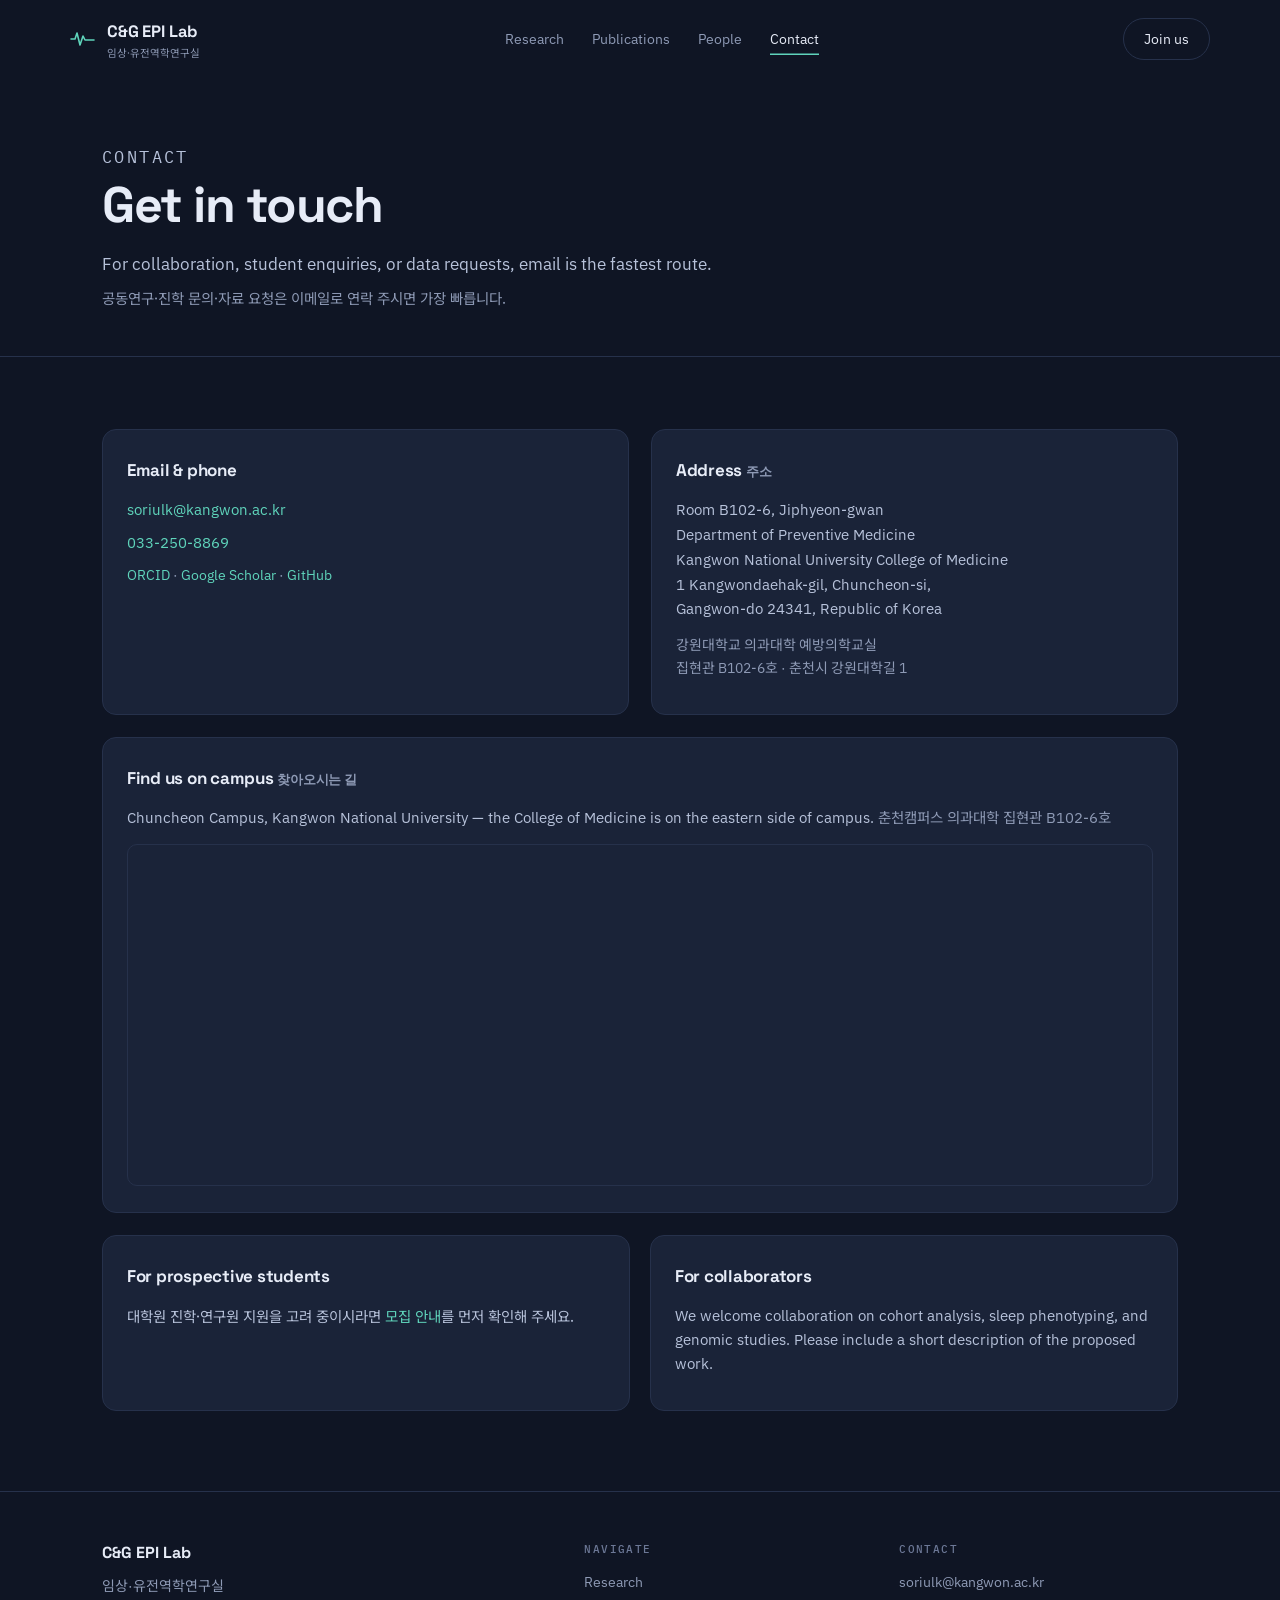
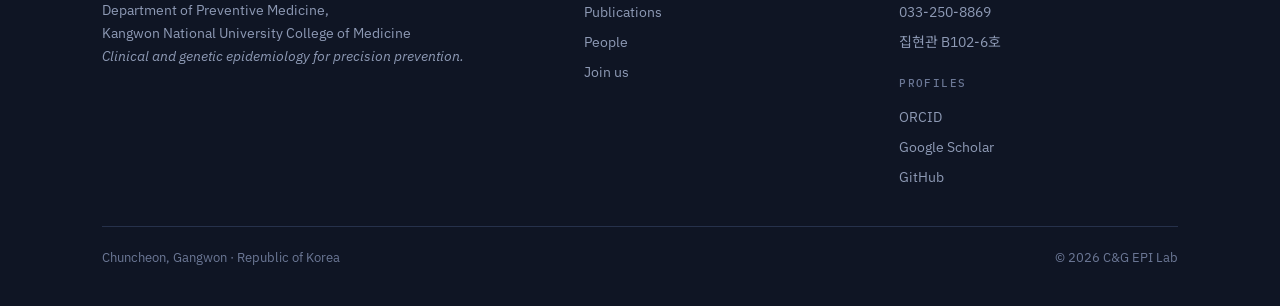
==== contact.html @ b5e73cf6 "Add files via upload" ====
<!doctype html>
<html lang="en">
<head>
<meta charset="utf-8">
<meta name="viewport" content="width=device-width, initial-scale=1">
<title>Contact — C&amp;G EPI Lab</title>
<meta name="description" content="Contact the Clinical & Genetic Epidemiology Lab, Department of Preventive Medicine, Kangwon National University College of Medicine, Chuncheon, Korea.">
<link rel="preconnect" href="https://fonts.googleapis.com">
<link rel="preconnect" href="https://fonts.gstatic.com" crossorigin>
<link href="https://fonts.googleapis.com/css2?family=Space+Grotesk:wght@400;500;700&family=IBM+Plex+Sans:wght@400;500;600&family=IBM+Plex+Mono:wght@400;500&family=Noto+Sans+KR:wght@300;400;500;700&display=swap" rel="stylesheet">
<link rel="stylesheet" href="assets/style.css">
</head>
<body>
<a class="skip" href="#main">Skip to content</a>

<header class="nav">
  <div class="wrap nav-in">
    <a class="brand" href="index.html">
      <svg width="26" height="18" viewBox="0 0 26 18" aria-hidden="true">
        <path d="M1 9h4l2-6 3 12 3-9 2 4h9" fill="none" stroke="#5fd4bb" stroke-width="1.6" stroke-linecap="round" stroke-linejoin="round"/>
      </svg>
      <span>C&amp;G EPI Lab<small lang="ko">임상·유전역학연구실</small></span>
    </a>
    <nav class="menu" aria-label="Main">
      <a href="research.html">Research</a>
      <a href="publications.html">Publications</a>
      <a href="people.html">People</a>
      <a href="contact.html" aria-current="page">Contact</a>
    </nav>
    <a class="nav-cta" href="join.html">Join us</a>
    <button class="burger" aria-label="Open menu" aria-expanded="false"><span></span><span></span><span></span></button>
  </div>
</header>

<main id="main">

  <section class="phead">
    <div class="wrap">
      <p class="eyebrow">Contact</p>
      <h1>Get in touch</h1>
      <p>For collaboration, student enquiries, or data requests, email is the fastest route.</p>
      <p class="ko" lang="ko">공동연구·진학 문의·자료 요청은 이메일로 연락 주시면 가장 빠릅니다.</p>
    </div>
  </section>

  <section class="section">
    <div class="wrap">
      <div class="contact-grid">
        <div class="cbox">
          <h3>Email &amp; phone</h3>
          <p><a href="mailto:soriulk@kangwon.ac.kr">soriulk@kangwon.ac.kr</a></p>
          <p><a href="tel:+820332508869">033-250-8869</a></p>
          <p style="font-size:14px;color:var(--dim)">
            <a href="https://orcid.org/0000-0002-6161-1636" target="_blank" rel="noopener">ORCID</a> ·
            <a href="https://scholar.google.com/citations?user=LuosXZ0AAAAJ&amp;hl=ko" target="_blank" rel="noopener">Google Scholar</a> ·
            <a href="https://github.com/soriulkepi" target="_blank" rel="noopener">GitHub</a>
          </p>
        </div>
        <div class="cbox">
          <h3>Address <span lang="ko" style="font-size:13px;color:var(--dim)">주소</span></h3>
          <p>Room B102-6, Jiphyeon-gwan<br>
             Department of Preventive Medicine<br>
             Kangwon National University College of Medicine<br>
             1 Kangwondaehak-gil, Chuncheon-si,<br>Gangwon-do 24341, Republic of Korea</p>
          <p lang="ko" style="color:var(--dim);font-size:14px;margin-top:12px">
             강원대학교 의과대학 예방의학교실<br>집현관 B102-6호 · 춘천시 강원대학길 1
          </p>
        </div>
      </div>

      <div class="cbox" style="margin-top:22px">
        <h3>Find us on campus <span lang="ko" style="font-size:13px;color:var(--dim)">찾아오시는 길</span></h3>
        <p style="font-size:14.5px">Chuncheon Campus, Kangwon National University — the College of Medicine is on the eastern side of campus.
           <span lang="ko" style="color:var(--dim)">춘천캠퍼스 의과대학 집현관 B102-6호</span></p>
        <div style="border-radius:10px;overflow:hidden;border:1px solid var(--line);margin-top:14px">
          <iframe
            src="https://www.google.com/maps?q=Kangwon+National+University+College+of+Medicine,+Chuncheon&output=embed"
            width="100%" height="340" style="border:0;display:block;filter:invert(90%) hue-rotate(180deg)"
            loading="lazy" referrerpolicy="no-referrer-when-downgrade"
            title="Map to Kangwon National University College of Medicine"></iframe>
        </div>
      </div>

      <div class="grid-2" style="margin-top:22px">
        <div class="cbox">
          <h3>For prospective students</h3>
          <p class="ko" lang="ko" style="font-size:14.5px">대학원 진학·연구원 지원을 고려 중이시라면 <a href="join.html">모집 안내</a>를 먼저 확인해 주세요.</p>
        </div>
        <div class="cbox">
          <h3>For collaborators</h3>
          <p style="font-size:14.5px">We welcome collaboration on cohort analysis, sleep phenotyping, and genomic studies. Please include a short description of the proposed work.</p>
        </div>
      </div>
    </div>
  </section>

</main>

<footer class="foot">
  <div class="wrap">
    <div class="foot-grid">
      <div>
        <strong>C&amp;G EPI Lab</strong>
        <span lang="ko">임상·유전역학연구실</span><br>
        Department of Preventive Medicine,<br>Kangwon National University College of Medicine<br>
        <em>Clinical and genetic epidemiology for precision prevention.</em>
      </div>
      <div>
        <h5>Navigate</h5>
        <a href="research.html">Research</a>
        <a href="publications.html">Publications</a>
        <a href="people.html">People</a>
        <a href="join.html">Join us</a>
      </div>
      <div>
        <h5>Contact</h5>
        <a href="mailto:soriulk@kangwon.ac.kr">soriulk@kangwon.ac.kr</a>
        <a href="tel:+820332508869">033-250-8869</a>
        <a href="contact.html"><span lang="ko">집현관 B102-6호</span></a>
        <h5 style="margin-top:20px">Profiles</h5>
        <a href="https://orcid.org/0000-0002-6161-1636" target="_blank" rel="noopener">ORCID</a>
        <a href="https://scholar.google.com/citations?user=LuosXZ0AAAAJ&amp;hl=ko" target="_blank" rel="noopener">Google Scholar</a>
        <a href="https://github.com/soriulkepi" target="_blank" rel="noopener">GitHub</a>
      </div>
    </div>
    <div class="foot-bot">
      <span>Chuncheon, Gangwon · Republic of Korea</span>
      <span>© 2026 C&amp;G EPI Lab</span>
    </div>
  </div>
</footer>

<script src="assets/main.js"></script>
</body>
</html>
---- assets/style.css ----
/* ==========================================================================
   C&G EPI Lab — Clinical & Genetic Epidemiology Lab
   Design system: "Night Trace"  (sleep EEG / deep indigo)
   ========================================================================== */

:root{
  --bg:#0f1524;
  --bg2:#151d31;
  --bg3:#1a2338;
  --line:#26314b;
  --line2:#33405f;
  --txt:#e7ecf7;
  --body:#b7c2da;
  --dim:#8e9ab5;
  --faint:#6c7896;
  --mint:#5fd4bb;
  --mint-hi:#7ce3cc;
  --lav:#a48cf0;
  --amber:#e8b04b;
  --maxw:1140px;
  --pad:32px;
}

*,*::before,*::after{box-sizing:border-box}

html{scroll-behavior:smooth}

body{
  margin:0;
  background:var(--bg);
  color:var(--txt);
  font-family:'IBM Plex Sans','Noto Sans KR',system-ui,sans-serif;
  font-size:16px;
  line-height:1.65;
  -webkit-font-smoothing:antialiased;
}

img{max-width:100%;display:block}

.wrap{max-width:var(--maxw);margin:0 auto;padding:0 var(--pad)}

.skip{position:absolute;left:-9999px;top:0;background:var(--mint);color:#08221c;
  padding:10px 18px;z-index:100;border-radius:0 0 8px 0;font-weight:600}
.skip:focus{left:0}

:where(a,button,input,textarea,summary):focus-visible{
  outline:2px solid var(--lav);outline-offset:3px;border-radius:4px}

/* ---------- Korean secondary text ---------- */
.ko{font-family:'Noto Sans KR',sans-serif;font-weight:400}

/* ==========================================================================
   Navigation
   ========================================================================== */
.nav{border-bottom:1px solid transparent}
.nav-in{display:flex;align-items:center;justify-content:space-between;gap:20px;padding:18px 0}

.brand{display:flex;align-items:center;gap:11px;text-decoration:none;color:var(--txt);
  font-family:'Space Grotesk',sans-serif;font-weight:700;font-size:16.5px;letter-spacing:-.01em}
.brand svg{flex:none}
.brand small{display:block;font-family:'Noto Sans KR',sans-serif;font-weight:400;
  font-size:10.5px;color:var(--dim);letter-spacing:0;line-height:1.3;margin-top:1px}

.menu{display:flex;gap:28px;font-size:14px}
.menu a{color:var(--dim);text-decoration:none;transition:color .15s;padding:4px 0}
.menu a:hover{color:var(--mint)}
.menu a[aria-current="page"]{color:var(--txt);box-shadow:inset 0 -1.5px 0 var(--mint)}

.nav-cta{border:1px solid var(--line);border-radius:999px;padding:9px 20px;font-size:13.5px;
  color:var(--txt);text-decoration:none;transition:.15s;white-space:nowrap}
.nav-cta:hover{border-color:var(--mint);color:var(--mint)}

.burger{display:none;background:none;border:1px solid var(--line);border-radius:8px;
  padding:9px 11px;cursor:pointer}
.burger span{display:block;width:18px;height:1.8px;background:var(--txt);margin:3.5px 0;border-radius:2px}

/* ==========================================================================
   Hero (home)
   ========================================================================== */
.hero{position:relative;padding:92px 0 100px;overflow:hidden}
.hero > .wrap{position:relative;z-index:2}

.trace{position:absolute;inset:auto 0 0 0;height:240px;opacity:.5;pointer-events:none;z-index:1}
.trace path{fill:none;stroke-width:1.4;stroke-linecap:round}
.trace .t1{stroke:var(--mint);stroke-dasharray:2600;stroke-dashoffset:2600;animation:draw 5s ease-out forwards}
.trace .t2{stroke:var(--lav);opacity:.55;stroke-dasharray:2600;stroke-dashoffset:2600;animation:draw 5s .45s ease-out forwards}
.trace .t3{stroke:#3d4c72;stroke-dasharray:2600;stroke-dashoffset:2600;animation:draw 5s .9s ease-out forwards}
@keyframes draw{to{stroke-dashoffset:0}}

.chip{display:inline-flex;align-items:center;gap:9px;border:1px solid var(--line);
  background:rgba(95,212,187,.06);border-radius:999px;padding:7px 16px;font-size:12px;
  color:var(--mint);font-family:'IBM Plex Mono',monospace;letter-spacing:.03em;margin-bottom:28px}
.chip i{width:6px;height:6px;border-radius:50%;background:var(--mint);animation:pulse 2.4s infinite}
@keyframes pulse{0%,100%{opacity:1}50%{opacity:.25}}

h1{font-family:'Space Grotesk',sans-serif;font-weight:700;
  font-size:clamp(36px,5.6vw,66px);line-height:1.06;letter-spacing:-.03em;margin:0 0 26px;max-width:17ch}
h1 .accent{color:var(--mint)}

.lede{font-size:18px;color:var(--body);max-width:56ch;margin:0 0 12px}
.lede-ko{font-family:'Noto Sans KR',sans-serif;font-size:14.5px;color:var(--dim);
  max-width:48ch;margin:0 0 36px;line-height:1.85}

.cta{display:flex;gap:12px;flex-wrap:wrap}

.btn{text-decoration:none;font-size:14px;font-weight:500;padding:14px 26px;
  border-radius:8px;transition:.15s;display:inline-block;border:1px solid transparent}
.btn-p{background:var(--mint);color:#08221c;font-weight:600}
.btn-p:hover{background:var(--mint-hi)}
.btn-s{border-color:var(--line);color:var(--txt)}
.btn-s:hover{border-color:var(--dim)}

/* ==========================================================================
   Page header (interior pages)
   ========================================================================== */
.phead{padding:64px 0 46px;border-bottom:1px solid var(--line)}
.eyebrow{font-family:'IBM Plex Mono',monospace;font-size:11.5px;letter-spacing:.14em;
  text-transform:uppercase;color:var(--mint);margin:0 0 16px}
.phead h1{font-size:clamp(32px,4.4vw,50px);margin-bottom:18px;max-width:20ch}
.phead p{color:var(--body);max-width:62ch;margin:0 0 8px;font-size:17px}
.phead p.ko{color:var(--dim);font-size:14.5px;margin:0}

/* ==========================================================================
   Sections
   ========================================================================== */
.section{padding:72px 0 80px}
.section-alt{background:var(--bg2);border-top:1px solid var(--line);border-bottom:1px solid var(--line)}

.shead{display:flex;justify-content:space-between;align-items:baseline;gap:24px;
  margin-bottom:36px;flex-wrap:wrap}
.shead h2{font-family:'Space Grotesk',sans-serif;font-size:27px;font-weight:700;
  letter-spacing:-.02em;margin:0}
.shead p{margin:0;color:var(--dim);font-size:14px;font-family:'Noto Sans KR',sans-serif}
.shead a{color:var(--mint);text-decoration:none;font-size:14px}
.shead a:hover{text-decoration:underline}

h2{font-family:'Space Grotesk',sans-serif;letter-spacing:-.02em}
h3{font-family:'Space Grotesk',sans-serif;letter-spacing:-.015em}

/* ---------- Research cards ---------- */
.grid-3{display:grid;grid-template-columns:repeat(3,1fr);gap:20px}
.grid-2{display:grid;grid-template-columns:repeat(2,1fr);gap:20px}

.card{background:linear-gradient(180deg,var(--bg3),#161d2f);border:1px solid var(--line);
  border-radius:14px;padding:28px 26px 30px;position:relative;overflow:hidden;transition:.2s}
.card::after{content:"";position:absolute;left:0;right:0;top:0;height:2px;
  background:var(--ch,var(--mint));opacity:.75}
.card:hover{transform:translateY(-4px);border-color:var(--line2)}
.card .ch{font-family:'IBM Plex Mono',monospace;font-size:10.5px;letter-spacing:.1em;
  color:var(--ch,var(--mint));text-transform:uppercase;display:block;margin-bottom:20px}
.card h3{font-size:20px;font-weight:700;margin:0 0 5px}
.card h4{font-family:'Noto Sans KR',sans-serif;font-size:13px;font-weight:400;
  color:var(--dim);margin:0 0 15px}
.card p{font-size:14.5px;color:#aab6d0;margin:0 0 18px;line-height:1.72}
.card ul.keys{list-style:none;margin:0;padding:16px 0 0;border-top:1px solid var(--line);
  font-family:'IBM Plex Mono',monospace;font-size:11px;color:var(--dim);line-height:2}

/* ---------- Track blocks (research page) ---------- */
.track{display:grid;grid-template-columns:minmax(0,200px) 1fr;gap:36px;
  padding:38px 0;border-bottom:1px solid var(--line)}
.track:last-of-type{border-bottom:0}
.track-id{font-family:'IBM Plex Mono',monospace;font-size:11px;letter-spacing:.12em;
  text-transform:uppercase;color:var(--ch,var(--mint))}
.track-id b{display:block;font-family:'Space Grotesk',sans-serif;font-size:34px;
  font-weight:700;letter-spacing:-.03em;color:var(--txt);margin-top:8px;text-transform:none}
.track h3{font-size:23px;margin:0 0 5px}
.track h4{font-family:'Noto Sans KR',sans-serif;font-size:14px;font-weight:400;
  color:var(--dim);margin:0 0 16px}
.track p{color:var(--body);margin:0 0 14px;font-size:15.5px}
.track p.ko{color:var(--dim);font-size:14px}
.tags{display:flex;flex-wrap:wrap;gap:8px;margin-top:18px}
.tags span{font-family:'IBM Plex Mono',monospace;font-size:11px;color:var(--dim);
  border:1px solid var(--line);border-radius:999px;padding:5px 12px}

/* ---------- Publications ---------- */
.year{font-family:'Space Grotesk',sans-serif;font-size:15px;font-weight:700;color:var(--mint);
  letter-spacing:.02em;margin:38px 0 14px;padding-bottom:10px;border-bottom:1px solid var(--line)}
.year:first-of-type{margin-top:0}

.pub{padding:16px 0;border-bottom:1px solid rgba(38,49,75,.55);font-size:15px}
.pub:last-child{border-bottom:0}
.pub .authors{color:var(--dim);font-size:13.5px;margin:0 0 3px}
.pub .title{color:var(--txt);margin:0 0 4px;line-height:1.5}
.pub .venue{color:var(--body);font-size:13.5px;margin:0;font-style:italic}
.pub .venue b{font-style:normal;color:var(--mint);font-weight:500}
.pub .flag{display:inline-block;font-family:'IBM Plex Mono',monospace;font-size:10px;
  letter-spacing:.06em;text-transform:uppercase;color:var(--amber);
  border:1px solid rgba(232,176,75,.4);border-radius:4px;padding:1px 6px;margin-left:8px;vertical-align:2px}

/* ---------- People ---------- */
.pi{display:grid;grid-template-columns:200px 1fr;gap:34px;align-items:start}
.avatar{aspect-ratio:1;border-radius:16px;border:1px solid var(--line);overflow:hidden;
  background:linear-gradient(160deg,var(--bg3),#131a2c);display:grid;place-items:center;
  color:var(--faint);font-family:'IBM Plex Mono',monospace;font-size:11px;text-align:center}
.avatar img{width:100%;height:100%;object-fit:cover}
.avatar.empty::after{content:"[ photo ]";padding:12px}
.pi h3{font-size:24px;margin:0 0 4px}
.pi .role{color:var(--mint);font-size:14px;margin:0 0 4px}
.pi .role-ko{color:var(--dim);font-size:13.5px;font-family:'Noto Sans KR',sans-serif;margin:0 0 18px}
.pi p{color:var(--body);font-size:15px;margin:0 0 14px}

.cvlist{list-style:none;margin:18px 0 0;padding:0;border-top:1px solid var(--line)}
.cvlist li{display:grid;grid-template-columns:180px 1fr;gap:20px;padding:12px 0;
  border-bottom:1px solid rgba(38,49,75,.55);font-size:14.5px}
.cvlist b{font-family:'IBM Plex Mono',monospace;font-size:12px;color:var(--mint);font-weight:500}
.cvlist span{color:var(--body)}
.cvlist span i{display:block;font-style:normal;color:var(--dim);font-size:13px;
  font-family:'Noto Sans KR',sans-serif;margin-top:2px}

.slot{border:1px dashed var(--line2);border-radius:12px;padding:26px;color:var(--dim);
  font-size:14.5px;text-align:center}
.slot b{display:block;color:var(--txt);font-family:'Space Grotesk',sans-serif;
  font-size:16px;margin-bottom:6px}

/* ---------- Join / list blocks ---------- */
.checks{list-style:none;margin:0;padding:0}
.checks li{position:relative;padding:0 0 14px 30px;color:var(--body);font-size:15.5px}
.checks li::before{content:"";position:absolute;left:6px;top:11px;width:7px;height:7px;
  border-radius:50%;background:var(--mint)}
.checks li b{color:var(--txt);font-weight:600}

.role-card{background:var(--bg3);border:1px solid var(--line);border-radius:14px;padding:26px 24px}
.role-card h3{font-size:18px;margin:0 0 4px}
.role-card h4{font-family:'Noto Sans KR',sans-serif;font-size:13px;font-weight:400;
  color:var(--dim);margin:0 0 14px}
.role-card p{font-size:14.5px;color:#aab6d0;margin:0}

.callout{background:linear-gradient(135deg,rgba(95,212,187,.09),rgba(164,140,240,.07));
  border:1px solid var(--line);border-radius:16px;padding:38px 34px;text-align:center}
.callout h2{font-size:26px;margin:0 0 10px}
.callout p{color:var(--body);margin:0 auto 22px;max-width:52ch}

/* ---------- Contact ---------- */
.contact-grid{display:grid;grid-template-columns:1fr 1fr;gap:22px}
.cbox{border:1px solid var(--line);border-radius:14px;padding:26px 24px;background:var(--bg3)}
.cbox h3{font-size:17px;margin:0 0 14px}
.cbox p{margin:0 0 8px;color:var(--body);font-size:15px}
.cbox a{color:var(--mint);text-decoration:none}
.cbox a:hover{text-decoration:underline}

/* placeholder marker — replace before launch */
.todo{color:var(--faint);font-style:italic}

/* ==========================================================================
   Footer
   ========================================================================== */
.foot{padding:48px 0 38px;border-top:1px solid var(--line);font-size:14px;color:var(--dim)}
.foot-grid{display:grid;grid-template-columns:1.6fr 1fr 1fr;gap:36px;padding-bottom:30px}
.foot strong{display:block;color:var(--txt);font-family:'Space Grotesk',sans-serif;
  font-size:16px;margin-bottom:9px}
.foot h5{font-family:'IBM Plex Mono',monospace;font-size:11px;letter-spacing:.13em;
  text-transform:uppercase;color:var(--faint);margin:0 0 13px;font-weight:500}
.foot a{color:var(--dim);text-decoration:none;display:block;margin-bottom:7px}
.foot a:hover{color:var(--mint)}
.foot-bot{border-top:1px solid var(--line);padding-top:20px;font-size:12.5px;color:var(--faint);
  display:flex;justify-content:space-between;gap:18px;flex-wrap:wrap}

/* ==========================================================================
   Responsive
   ========================================================================== */
@media (max-width:900px){
  :root{--pad:22px}
  .menu{display:none}
  .menu.open{display:flex;position:absolute;left:0;right:0;top:100%;flex-direction:column;
    gap:0;background:var(--bg2);border-bottom:1px solid var(--line);padding:8px 22px 18px;z-index:20}
  .menu.open a{padding:11px 0;border-bottom:1px solid var(--line)}
  .nav{position:relative}
  .burger{display:block}
  .nav-cta{display:none}
  .grid-3,.grid-2,.contact-grid{grid-template-columns:1fr}
  .track{grid-template-columns:1fr;gap:14px;padding:30px 0}
  .track-id b{font-size:26px;margin-top:2px}
  .pi{grid-template-columns:1fr;gap:22px}
  .avatar{max-width:180px}
  .cvlist li{grid-template-columns:1fr;gap:4px}
  .foot-grid{grid-template-columns:1fr;gap:26px}
  .hero{padding:64px 0 76px}
}

@media (prefers-reduced-motion:reduce){
  *{animation:none!important;transition:none!important}
  .trace path{stroke-dashoffset:0!important}
  html{scroll-behavior:auto}
}
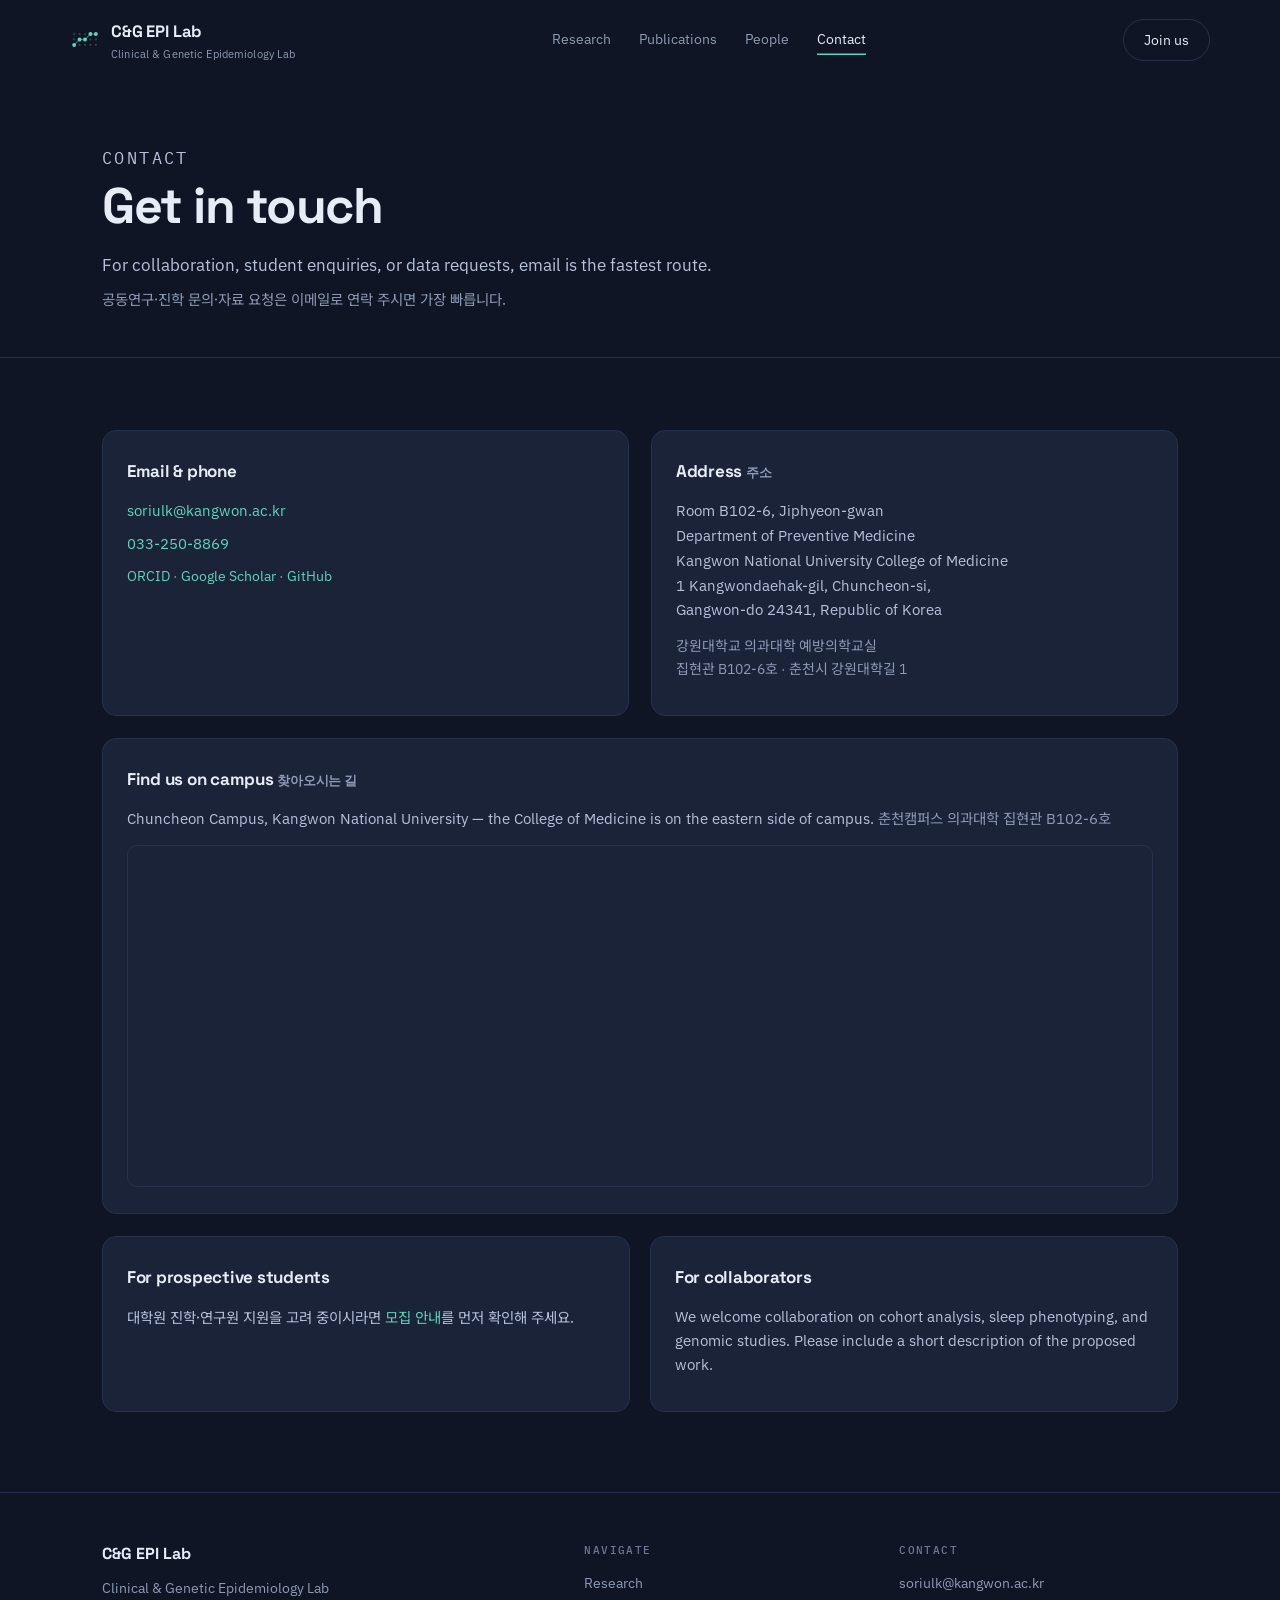
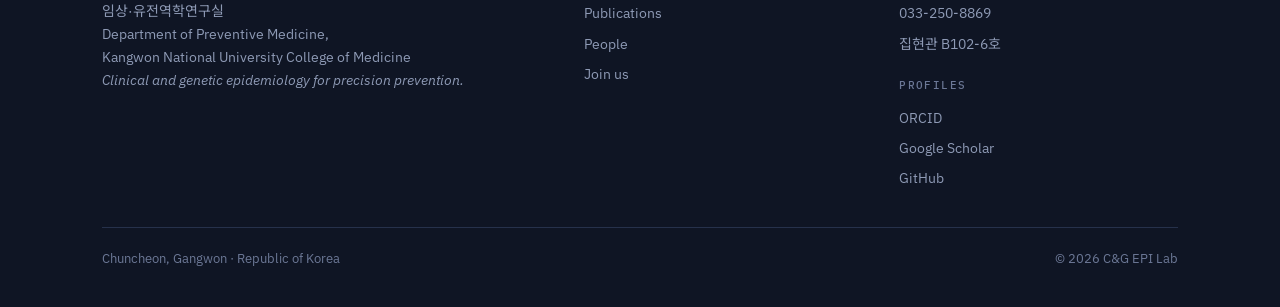
==== commit aeeeb5f3: "Add files via upload" ====
--- a/contact.html
+++ b/contact.html
@@ -8,6 +8,8 @@
 <link rel="preconnect" href="https://fonts.googleapis.com">
 <link rel="preconnect" href="https://fonts.gstatic.com" crossorigin>
 <link href="https://fonts.googleapis.com/css2?family=Space+Grotesk:wght@400;500;700&family=IBM+Plex+Sans:wght@400;500;600&family=IBM+Plex+Mono:wght@400;500&family=Noto+Sans+KR:wght@300;400;500;700&display=swap" rel="stylesheet">
+<link rel="icon" href="assets/favicon.svg" type="image/svg+xml">
+<link rel="apple-touch-icon" href="assets/apple-touch-icon.png">
 <link rel="stylesheet" href="assets/style.css">
 </head>
 <body>
@@ -16,10 +18,18 @@
 <header class="nav">
   <div class="wrap nav-in">
     <a class="brand" href="index.html">
-      <svg width="26" height="18" viewBox="0 0 26 18" aria-hidden="true">
-        <path d="M1 9h4l2-6 3 12 3-9 2 4h9" fill="none" stroke="#5fd4bb" stroke-width="1.6" stroke-linecap="round" stroke-linejoin="round"/>
+      <svg width="30" height="19" viewBox="0 0 44 28" aria-hidden="true" style="color:#5fd4bb">
+        <g fill="currentColor" opacity=".26">
+          <circle cx="6" cy="6" r="1.7"/><circle cx="14" cy="6" r="1.7"/><circle cx="22" cy="6" r="1.7"/><circle cx="30" cy="6" r="1.7"/><circle cx="38" cy="6" r="1.7"/>
+          <circle cx="6" cy="14" r="1.7"/><circle cx="14" cy="14" r="1.7"/><circle cx="22" cy="14" r="1.7"/><circle cx="30" cy="14" r="1.7"/><circle cx="38" cy="14" r="1.7"/>
+          <circle cx="6" cy="22" r="1.7"/><circle cx="14" cy="22" r="1.7"/><circle cx="22" cy="22" r="1.7"/><circle cx="30" cy="22" r="1.7"/><circle cx="38" cy="22" r="1.7"/>
+        </g>
+        <path d="M6,22 L14,14 L22,14 L30,6 L38,6" fill="none" stroke="currentColor" stroke-width="1.8" stroke-linecap="round" stroke-linejoin="round" opacity=".45"/>
+        <g fill="currentColor">
+          <circle cx="6" cy="22" r="2.9"/><circle cx="14" cy="14" r="2.9"/><circle cx="22" cy="14" r="2.9"/><circle cx="30" cy="6" r="2.9"/><circle cx="38" cy="6" r="2.9"/>
+        </g>
       </svg>
-      <span>C&amp;G EPI Lab<small lang="ko">임상·유전역학연구실</small></span>
+      <span>C&amp;G EPI Lab<small>Clinical &amp; Genetic Epidemiology Lab</small></span>
     </a>
     <nav class="menu" aria-label="Main">
       <a href="research.html">Research</a>
@@ -101,6 +111,7 @@
     <div class="foot-grid">
       <div>
         <strong>C&amp;G EPI Lab</strong>
+        Clinical &amp; Genetic Epidemiology Lab<br>
         <span lang="ko">임상·유전역학연구실</span><br>
         Department of Preventive Medicine,<br>Kangwon National University College of Medicine<br>
         <em>Clinical and genetic epidemiology for precision prevention.</em>
--- a/assets/style.css
+++ b/assets/style.css
@@ -58,8 +58,8 @@
 .brand{display:flex;align-items:center;gap:11px;text-decoration:none;color:var(--txt);
   font-family:'Space Grotesk',sans-serif;font-weight:700;font-size:16.5px;letter-spacing:-.01em}
 .brand svg{flex:none}
-.brand small{display:block;font-family:'Noto Sans KR',sans-serif;font-weight:400;
-  font-size:10.5px;color:var(--dim);letter-spacing:0;line-height:1.3;margin-top:1px}
+.brand small{display:block;font-family:'IBM Plex Sans','Noto Sans KR',sans-serif;font-weight:400;
+  font-size:10.5px;color:var(--dim);letter-spacing:.012em;line-height:1.35;margin-top:2px;white-space:nowrap}
 
 .menu{display:flex;gap:28px;font-size:14px}
 .menu a{color:var(--dim);text-decoration:none;transition:color .15s;padding:4px 0}
@@ -275,6 +275,7 @@
   .cvlist li{grid-template-columns:1fr;gap:4px}
   .foot-grid{grid-template-columns:1fr;gap:26px}
   .hero{padding:64px 0 76px}
+  .brand small{font-size:9.5px;white-space:normal;max-width:22ch}
 }
 
 @media (prefers-reduced-motion:reduce){
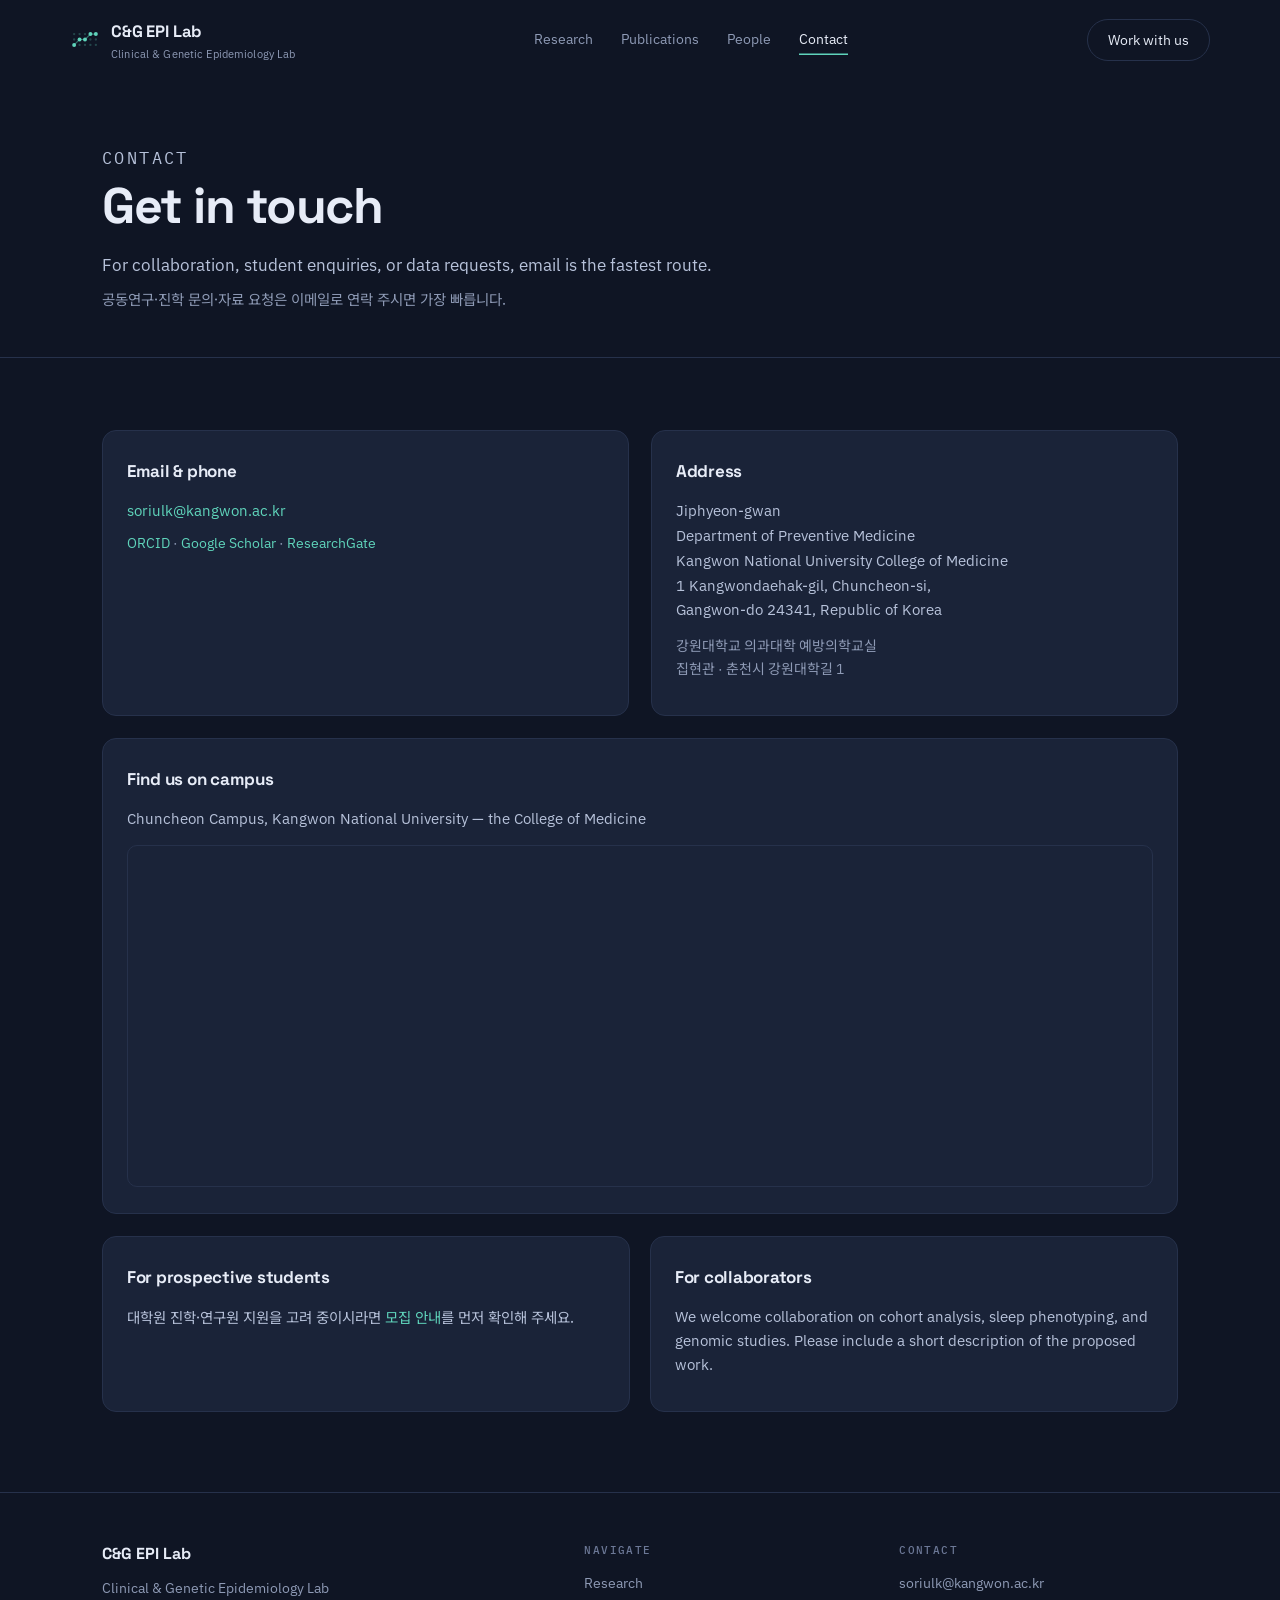
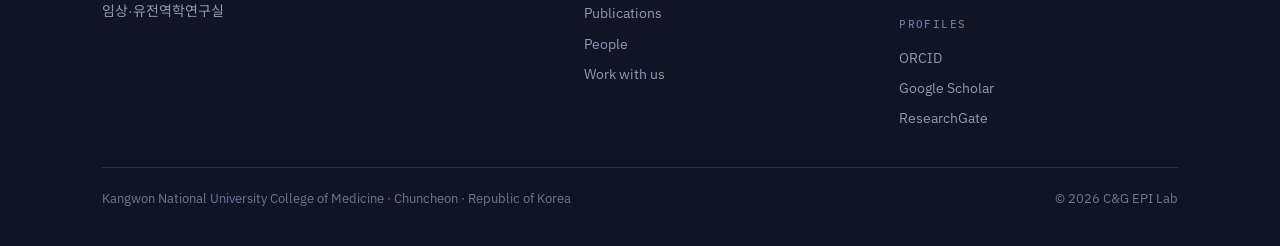
==== commit 33871faf: "contact.html" ====
--- a/contact.html
+++ b/contact.html
@@ -37,7 +37,7 @@
       <a href="people.html">People</a>
       <a href="contact.html" aria-current="page">Contact</a>
     </nav>
-    <a class="nav-cta" href="join.html">Join us</a>
+    <a class="nav-cta" href="join.html">Work with us</a>
     <button class="burger" aria-label="Open menu" aria-expanded="false"><span></span><span></span><span></span></button>
   </div>
 </header>
@@ -59,29 +59,27 @@
         <div class="cbox">
           <h3>Email &amp; phone</h3>
           <p><a href="mailto:soriulk@kangwon.ac.kr">soriulk@kangwon.ac.kr</a></p>
-          <p><a href="tel:+820332508869">033-250-8869</a></p>
           <p style="font-size:14px;color:var(--dim)">
             <a href="https://orcid.org/0000-0002-6161-1636" target="_blank" rel="noopener">ORCID</a> ·
             <a href="https://scholar.google.com/citations?user=LuosXZ0AAAAJ&amp;hl=ko" target="_blank" rel="noopener">Google Scholar</a> ·
-            <a href="https://github.com/soriulkepi" target="_blank" rel="noopener">GitHub</a>
+            <a href="https://www.researchgate.net/profile/Soriul-Kim-2/research" target="_blank" rel="noopener">ResearchGate</a>
           </p>
         </div>
         <div class="cbox">
-          <h3>Address <span lang="ko" style="font-size:13px;color:var(--dim)">주소</span></h3>
-          <p>Room B102-6, Jiphyeon-gwan<br>
+          <h3>Address</h3>
+          <p>Jiphyeon-gwan<br>
              Department of Preventive Medicine<br>
              Kangwon National University College of Medicine<br>
              1 Kangwondaehak-gil, Chuncheon-si,<br>Gangwon-do 24341, Republic of Korea</p>
           <p lang="ko" style="color:var(--dim);font-size:14px;margin-top:12px">
-             강원대학교 의과대학 예방의학교실<br>집현관 B102-6호 · 춘천시 강원대학길 1
+             강원대학교 의과대학 예방의학교실<br>집현관 · 춘천시 강원대학길 1
           </p>
         </div>
       </div>
 
       <div class="cbox" style="margin-top:22px">
-        <h3>Find us on campus <span lang="ko" style="font-size:13px;color:var(--dim)">찾아오시는 길</span></h3>
-        <p style="font-size:14.5px">Chuncheon Campus, Kangwon National University — the College of Medicine is on the eastern side of campus.
-           <span lang="ko" style="color:var(--dim)">춘천캠퍼스 의과대학 집현관 B102-6호</span></p>
+        <h3>Find us on campus</h3>
+        <p style="font-size:14.5px">Chuncheon Campus, Kangwon National University — the College of Medicine</p>
         <div style="border-radius:10px;overflow:hidden;border:1px solid var(--line);margin-top:14px">
           <iframe
             src="https://www.google.com/maps?q=Kangwon+National+University+College+of+Medicine,+Chuncheon&output=embed"
@@ -112,30 +110,26 @@
       <div>
         <strong>C&amp;G EPI Lab</strong>
         Clinical &amp; Genetic Epidemiology Lab<br>
-        <span lang="ko">임상·유전역학연구실</span><br>
-        Department of Preventive Medicine,<br>Kangwon National University College of Medicine<br>
-        <em>Clinical and genetic epidemiology for precision prevention.</em>
+        <span lang="ko">임상·유전역학연구실</span><br>       
       </div>
       <div>
         <h5>Navigate</h5>
         <a href="research.html">Research</a>
         <a href="publications.html">Publications</a>
         <a href="people.html">People</a>
-        <a href="join.html">Join us</a>
+        <a href="join.html">Work with us</a>
       </div>
       <div>
         <h5>Contact</h5>
-        <a href="mailto:soriulk@kangwon.ac.kr">soriulk@kangwon.ac.kr</a>
-        <a href="tel:+820332508869">033-250-8869</a>
-        <a href="contact.html"><span lang="ko">집현관 B102-6호</span></a>
+        <a href="mailto:soriulk@kangwon.ac.kr">soriulk@kangwon.ac.kr</a>                
         <h5 style="margin-top:20px">Profiles</h5>
         <a href="https://orcid.org/0000-0002-6161-1636" target="_blank" rel="noopener">ORCID</a>
         <a href="https://scholar.google.com/citations?user=LuosXZ0AAAAJ&amp;hl=ko" target="_blank" rel="noopener">Google Scholar</a>
-        <a href="https://github.com/soriulkepi" target="_blank" rel="noopener">GitHub</a>
+        <a href="https://www.researchgate.net/profile/Soriul-Kim-2/research" target="_blank" rel="noopener">ResearchGate</a>
       </div>
     </div>
     <div class="foot-bot">
-      <span>Chuncheon, Gangwon · Republic of Korea</span>
+      <span>Kangwon National University College of Medicine · Chuncheon · Republic of Korea</span>
       <span>© 2026 C&amp;G EPI Lab</span>
     </div>
   </div>
--- a/assets/style.css
+++ b/assets/style.css
@@ -32,6 +32,8 @@
   font-family:'IBM Plex Sans','Noto Sans KR',system-ui,sans-serif;
   font-size:16px;
   line-height:1.65;
+  word-break:keep-all;
+  overflow-wrap:break-word;
   -webkit-font-smoothing:antialiased;
 }
 
@@ -77,15 +79,27 @@
 /* ==========================================================================
    Hero (home)
    ========================================================================== */
-.hero{position:relative;padding:92px 0 100px;overflow:hidden}
+.hero{position:relative;padding:92px 0 clamp(120px, 12vw, 240px);overflow:hidden}
 .hero > .wrap{position:relative;z-index:2}
 
-.trace{position:absolute;inset:auto 0 0 0;height:240px;opacity:.5;pointer-events:none;z-index:1}
-.trace path{fill:none;stroke-width:1.4;stroke-linecap:round}
-.trace .t1{stroke:var(--mint);stroke-dasharray:2600;stroke-dashoffset:2600;animation:draw 5s ease-out forwards}
-.trace .t2{stroke:var(--lav);opacity:.55;stroke-dasharray:2600;stroke-dashoffset:2600;animation:draw 5s .45s ease-out forwards}
-.trace .t3{stroke:#3d4c72;stroke-dasharray:2600;stroke-dashoffset:2600;animation:draw 5s .9s ease-out forwards}
-@keyframes draw{to{stroke-dashoffset:0}}
+.mplot{position:absolute;inset:auto 0 0 0;width:100%;
+  height:clamp(150px, 15vw, 300px);pointer-events:none;z-index:1;
+  -webkit-mask-image:linear-gradient(to bottom, transparent 0%, #000 15%, #000 95%, transparent 100%);
+  mask-image:linear-gradient(to bottom, transparent 0%, #000 15%, #000 95%, transparent 100%)}
+.mplot .d{opacity:0;animation:mp-in .5s ease-out forwards}
+.mplot .hit{opacity:0;animation:mp-hit .9s ease-out forwards}
+.mplot .thr{stroke:var(--amber);stroke-width:1.3;stroke-dasharray:6 5;opacity:0;
+  animation:mp-thr 1s 2.2s ease-out forwards}
+.mplot .halo{fill:none;stroke:var(--mint);stroke-width:1.5;opacity:0;
+  animation:mp-halo 2.4s 3s ease-out infinite}
+/* prefers-reduced-motion: JS가 .show를 붙여 정적 표시 */
+.mplot .d.show,.mplot .hit.show{opacity:.6;animation:none}
+.mplot .thr.show{opacity:.6;animation:none}
+@keyframes mp-in{to{opacity:.85}}
+@keyframes mp-hit{from{opacity:0;transform:translateY(10px) scale(.4)}
+                  to{opacity:1;transform:translateY(0) scale(1)}}
+@keyframes mp-thr{to{opacity:.6}}
+@keyframes mp-halo{0%{opacity:.8;transform:scale(.5)}70%{opacity:0;transform:scale(3)}100%{opacity:0;transform:scale(3)}}
 
 .chip{display:inline-flex;align-items:center;gap:9px;border:1px solid var(--line);
   background:rgba(95,212,187,.06);border-radius:999px;padding:7px 16px;font-size:12px;
@@ -154,6 +168,17 @@
 .card p{font-size:14.5px;color:#aab6d0;margin:0 0 18px;line-height:1.72}
 .card ul.keys{list-style:none;margin:0;padding:16px 0 0;border-top:1px solid var(--line);
   font-family:'IBM Plex Mono',monospace;font-size:11px;color:var(--dim);line-height:2}
+/* collaborator card people + external link */
+.card .people{font-size:13px;color:var(--body);margin:0 0 16px;line-height:1.6}
+.card .people b{color:var(--txt);font-weight:500}
+.card .visit{font-family:'IBM Plex Mono',monospace;font-size:11.5px;
+  color:var(--ch,var(--mint));text-decoration:none;display:inline-flex;align-items:center;gap:5px}
+.card .visit::after{content:"\2197";font-size:13px}
+.card .visit:hover{text-decoration:underline}
+a.card{display:block;text-decoration:none;color:inherit}
+a.card:hover .visit{text-decoration:underline}
+.card .clinks{display:flex;flex-wrap:wrap;gap:16px}
+.card .clinks .visit{margin:0}
 
 /* ---------- Track blocks (research page) ---------- */
 .track{display:grid;grid-template-columns:minmax(0,200px) 1fr;gap:36px;
@@ -162,15 +187,17 @@
 .track-id{font-family:'IBM Plex Mono',monospace;font-size:11px;letter-spacing:.12em;
   text-transform:uppercase;color:var(--ch,var(--mint))}
 .track-id b{display:block;font-family:'Space Grotesk',sans-serif;font-size:34px;
-  font-weight:700;letter-spacing:-.03em;color:var(--txt);margin-top:8px;text-transform:none}
+  font-weight:700;letter-spacing:-.03em;color:var(--ch,var(--mint));margin-top:8px;
+  text-transform:none;line-height:1.05}
 .track h3{font-size:23px;margin:0 0 5px}
 .track h4{font-family:'Noto Sans KR',sans-serif;font-size:14px;font-weight:400;
   color:var(--dim);margin:0 0 16px}
 .track p{color:var(--body);margin:0 0 14px;font-size:15.5px}
 .track p.ko{color:var(--dim);font-size:14px}
-.tags{display:flex;flex-wrap:wrap;gap:8px;margin-top:18px}
-.tags span{font-family:'IBM Plex Mono',monospace;font-size:11px;color:var(--dim);
-  border:1px solid var(--line);border-radius:999px;padding:5px 12px}
+.tags{display:flex;flex-wrap:wrap;gap:8px;margin:0 0 14px}
+.tags span{font-family:'IBM Plex Mono',monospace;font-size:11px;color:var(--ch,var(--dim));
+  border:1px solid var(--line);border-radius:999px;padding:5px 12px;
+  background:color-mix(in srgb, var(--ch,#5fd4bb) 6%, transparent)}
 
 /* ---------- Publications ---------- */
 .year{font-family:'Space Grotesk',sans-serif;font-size:15px;font-weight:700;color:var(--mint);
@@ -211,6 +238,19 @@
   font-size:14.5px;text-align:center}
 .slot b{display:block;color:var(--txt);font-family:'Space Grotesk',sans-serif;
   font-size:16px;margin-bottom:6px}
+/* real member card */
+.member{border:1px solid var(--line);border-radius:12px;padding:22px 22px 20px;
+  background:var(--bg2);transition:.18s}
+.member:hover{border-color:var(--line2);transform:translateY(-3px)}
+.member .m-role{font-family:'IBM Plex Mono',monospace;font-size:10.5px;letter-spacing:.08em;
+  text-transform:uppercase;color:var(--mint);margin:0 0 12px}
+.member h3{font-size:18px;font-weight:700;margin:0 0 2px}
+.member .m-ko{font-family:'Noto Sans KR',sans-serif;font-size:13px;color:var(--dim);margin:0 0 12px}
+.member p{font-size:13.5px;color:var(--body);line-height:1.6;margin:0 0 12px}
+.member .m-meta{font-family:'IBM Plex Mono',monospace;font-size:11.5px;color:var(--faint);
+  display:flex;flex-wrap:wrap;gap:6px 14px}
+.member .m-meta a{color:var(--mint);text-decoration:none}
+.member .m-meta a:hover{text-decoration:underline}
 
 /* ---------- Join / list blocks ---------- */
 .checks{list-style:none;margin:0;padding:0}
@@ -274,12 +314,61 @@
   .avatar{max-width:180px}
   .cvlist li{grid-template-columns:1fr;gap:4px}
   .foot-grid{grid-template-columns:1fr;gap:26px}
-  .hero{padding:64px 0 76px}
+  .hero{padding:64px 0 130px}
+  .mplot{height:clamp(110px, 26vw, 170px)}
   .brand small{font-size:9.5px;white-space:normal;max-width:22ch}
 }
 
 @media (prefers-reduced-motion:reduce){
   *{animation:none!important;transition:none!important}
-  .trace path{stroke-dashoffset:0!important}
+  .mplot .d,.mplot .hit{opacity:.6!important}
+  .mplot .thr{opacity:.6!important}
+  .mplot .halo{display:none}
   html{scroll-behavior:auto}
 }
+
+
+/* ===== Research: 대표 질문 ===== */
+.track-q{margin:2px 0 14px;padding:12px 16px;border-left:3px solid var(--ch,#5fd4bb);
+  background:color-mix(in srgb, var(--ch,#5fd4bb) 7%, transparent);border-radius:0 8px 8px 0}
+.track-q .q-en{font-family:'Space Grotesk',sans-serif;font-weight:500;font-size:15px;
+  color:var(--txt);font-style:italic;line-height:1.4}
+.track-q .q-ko{display:block;font-family:'Noto Sans KR',sans-serif;font-size:13px;
+  color:var(--dim);margin-top:5px;line-height:1.5}
+
+/* ===== Research: 대표 논문 카드 ===== */
+.paper-card{display:block;margin-top:16px;padding:16px 18px;border:1px solid var(--line);
+  border-radius:12px;background:var(--bg2);text-decoration:none;transition:.18s;
+  border-left:3px solid var(--ch,#5fd4bb)}
+.paper-card:hover{border-color:var(--ch,#5fd4bb);background:var(--bg3);transform:translateY(-2px)}
+.paper-card .pc-top{display:flex;align-items:center;gap:8px;margin-bottom:7px;flex-wrap:wrap}
+.paper-card .pc-tag{font-family:'IBM Plex Mono',monospace;font-size:10.5px;letter-spacing:.06em;
+  text-transform:uppercase;color:var(--ch,#5fd4bb);font-weight:500}
+.paper-card .pc-journal{font-family:'IBM Plex Sans',sans-serif;font-size:12px;color:var(--faint);
+  padding-left:8px;border-left:1px solid var(--line2)}
+.paper-card .pc-title{font-family:'IBM Plex Sans',sans-serif;font-weight:500;font-size:14.5px;
+  color:var(--txt);line-height:1.4;margin:0 0 6px}
+.paper-card .pc-result{font-size:13px;color:var(--body);line-height:1.5;margin:0 0 8px}
+.paper-card .pc-link{font-family:'IBM Plex Mono',monospace;font-size:11.5px;color:var(--ch,#5fd4bb);
+  display:inline-flex;align-items:center;gap:5px}
+.paper-card .pc-link::after{content:"\2197";font-size:13px}
+
+/* ===== Research: 파이프라인 그림 ===== */
+.pipeline figure{margin:0}
+.pipeline img{width:100%;height:auto;display:block;border:1px solid var(--line);
+  border-radius:16px;background:#fff}
+.pipeline figcaption{margin-top:14px;font-size:13px;color:var(--dim);
+  font-family:'Noto Sans KR',sans-serif}
+
+/* ===== Index: News & updates (timeline) ===== */
+
+.news-list{display:flex;flex-direction:column;gap:0}
+.news-item{display:grid;grid-template-columns:110px 1fr;gap:20px;padding:18px 0;
+  border-bottom:1px solid var(--line)}
+.news-item:last-child{border-bottom:0}
+.news-date{font-family:'IBM Plex Mono',monospace;font-size:13px;color:var(--faint);padding-top:2px}
+.news-body h4{font-size:15.5px;font-weight:500;color:var(--txt);margin:0 0 4px;line-height:1.5}
+.news-body p{font-size:13.5px;color:var(--dim);margin:0}
+.news-tag{display:inline-block;font-family:'IBM Plex Mono',monospace;font-size:10px;
+  letter-spacing:.06em;text-transform:uppercase;padding:2px 9px;border-radius:999px;margin-bottom:7px;
+  color:var(--ch,#5fd4bb);background:color-mix(in srgb,var(--ch,#5fd4bb) 12%,transparent)}
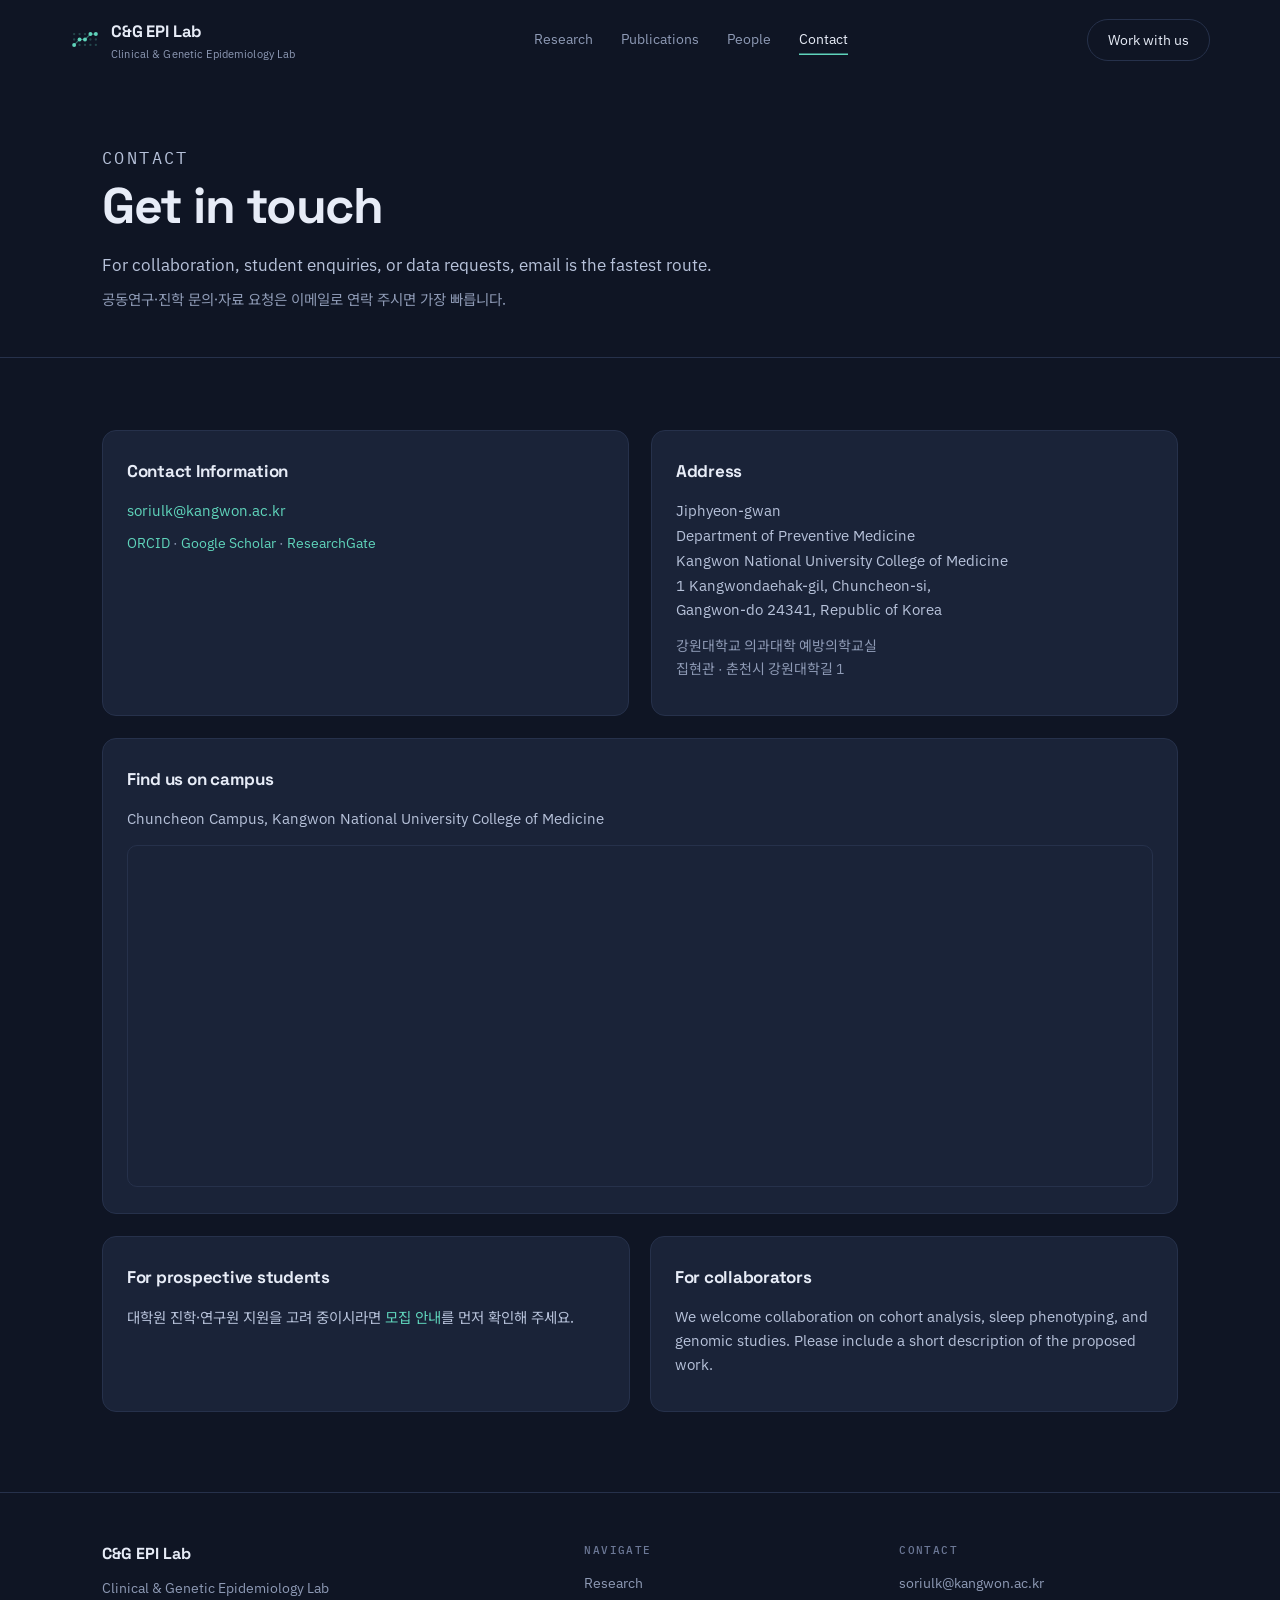
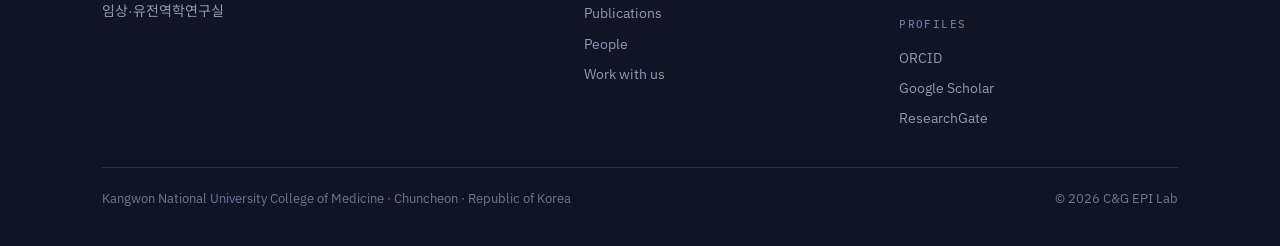
==== commit d400153e: "contact.html" ====
--- a/contact.html
+++ b/contact.html
@@ -57,7 +57,7 @@
     <div class="wrap">
       <div class="contact-grid">
         <div class="cbox">
-          <h3>Email &amp; phone</h3>
+          <h3>Contact Information</h3>
           <p><a href="mailto:soriulk@kangwon.ac.kr">soriulk@kangwon.ac.kr</a></p>
           <p style="font-size:14px;color:var(--dim)">
             <a href="https://orcid.org/0000-0002-6161-1636" target="_blank" rel="noopener">ORCID</a> ·
@@ -79,7 +79,7 @@
 
       <div class="cbox" style="margin-top:22px">
         <h3>Find us on campus</h3>
-        <p style="font-size:14.5px">Chuncheon Campus, Kangwon National University — the College of Medicine</p>
+        <p style="font-size:14.5px">Chuncheon Campus, Kangwon National University College of Medicine</p>
         <div style="border-radius:10px;overflow:hidden;border:1px solid var(--line);margin-top:14px">
           <iframe
             src="https://www.google.com/maps?q=Kangwon+National+University+College+of+Medicine,+Chuncheon&output=embed"
--- a/assets/style.css
+++ b/assets/style.css
@@ -372,3 +372,14 @@
 .news-tag{display:inline-block;font-family:'IBM Plex Mono',monospace;font-size:10px;
   letter-spacing:.06em;text-transform:uppercase;padding:2px 9px;border-radius:999px;margin-bottom:7px;
   color:var(--ch,#5fd4bb);background:color-mix(in srgb,var(--ch,#5fd4bb) 12%,transparent)}
+
+/* ===== News pagination (1 · 2 · 3) ===== */
+.news-item[hidden]{display:none}
+.news-pager{display:flex;align-items:center;gap:6px;flex-wrap:wrap;margin-top:24px}
+.news-pager[hidden]{display:none}
+.news-pager button{min-width:36px;height:36px;padding:0 10px;border-radius:8px;cursor:pointer;
+  font-family:'IBM Plex Mono',monospace;font-size:13px;color:var(--dim);
+  background:transparent;border:1px solid var(--line);transition:.15s}
+.news-pager button:hover:not(:disabled){border-color:var(--mint);color:var(--mint)}
+.news-pager button[aria-current="page"]{background:var(--mint);border-color:var(--mint);color:#08221c;font-weight:600}
+.news-pager button:disabled{opacity:.35;cursor:default}
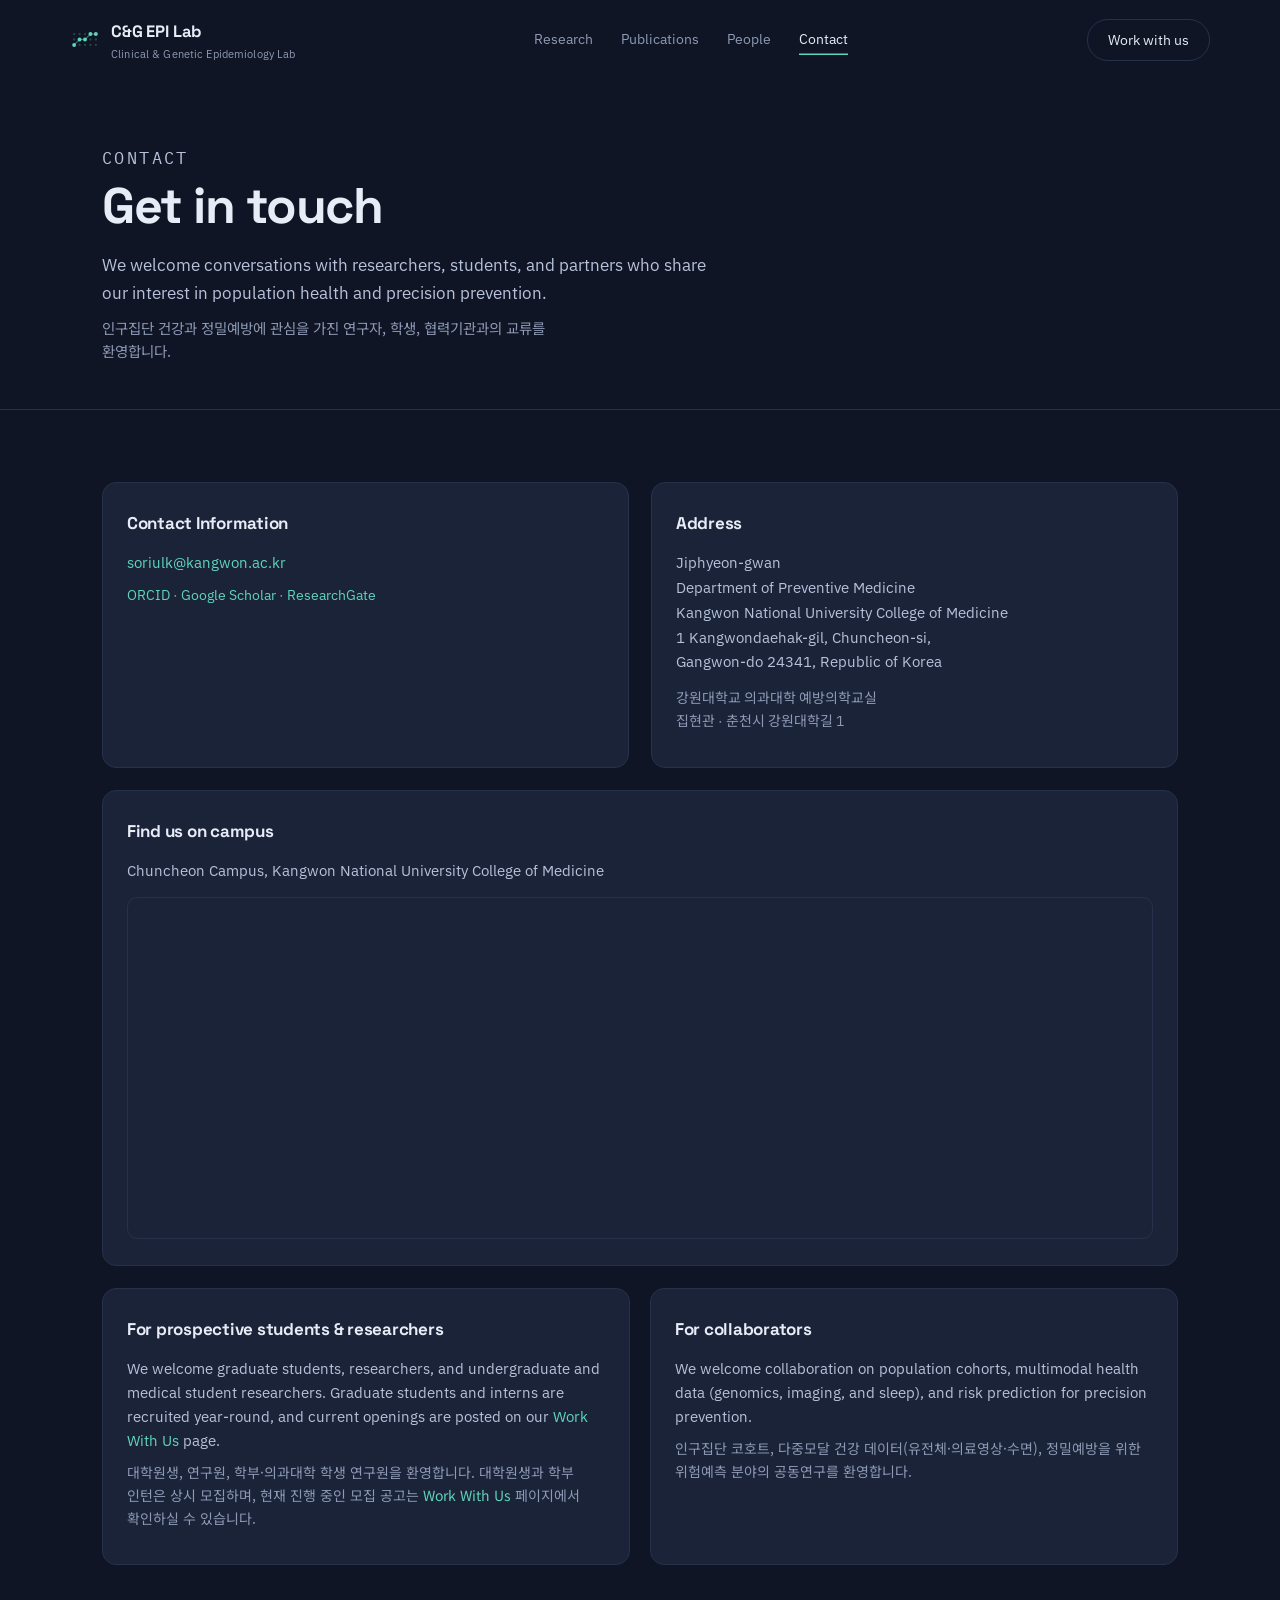
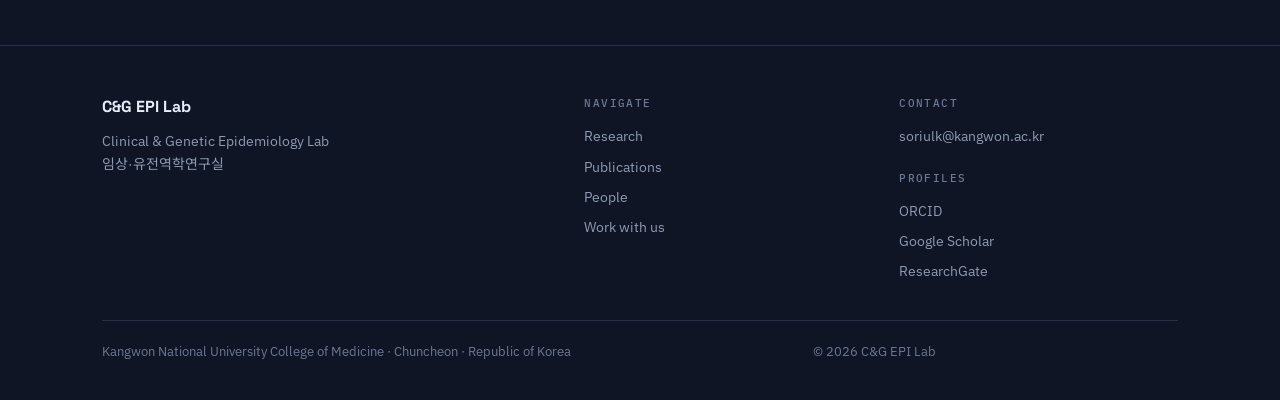
==== commit 9927926e: "contact.html" ====
--- a/contact.html
+++ b/contact.html
@@ -48,8 +48,8 @@
     <div class="wrap">
       <p class="eyebrow">Contact</p>
       <h1>Get in touch</h1>
-      <p>For collaboration, student enquiries, or data requests, email is the fastest route.</p>
-      <p class="ko" lang="ko">공동연구·진학 문의·자료 요청은 이메일로 연락 주시면 가장 빠릅니다.</p>
+      <p>We welcome conversations with researchers, students, and partners who share our interest in population health and precision prevention.</p>
+      <p class="ko" lang="ko">인구집단 건강과 정밀예방에 관심을 가진 연구자, 학생, 협력기관과의 교류를 환영합니다.</p>
     </div>
   </section>
 
@@ -91,12 +91,14 @@
 
       <div class="grid-2" style="margin-top:22px">
         <div class="cbox">
-          <h3>For prospective students</h3>
-          <p class="ko" lang="ko" style="font-size:14.5px">대학원 진학·연구원 지원을 고려 중이시라면 <a href="join.html">모집 안내</a>를 먼저 확인해 주세요.</p>
+          <h3>For prospective students &amp; researchers</h3>
+          <p style="font-size:14.5px">We welcome graduate students, researchers, and undergraduate and medical student researchers. Graduate students and interns are recruited year-round, and current openings are posted on our <a href="join.html">Work With Us</a> page.</p>
+          <p class="ko" lang="ko" style="font-size:14px;color:var(--dim)">대학원생, 연구원, 학부·의과대학 학생 연구원을 환영합니다. 대학원생과 학부 인턴은 상시 모집하며, 현재 진행 중인 모집 공고는 <a href="join.html">Work With Us</a> 페이지에서 확인하실 수 있습니다.</p>
         </div>
         <div class="cbox">
           <h3>For collaborators</h3>
-          <p style="font-size:14.5px">We welcome collaboration on cohort analysis, sleep phenotyping, and genomic studies. Please include a short description of the proposed work.</p>
+          <p style="font-size:14.5px">We welcome collaboration on population cohorts, multimodal health data (genomics, imaging, and sleep), and risk prediction for precision prevention.</p>
+          <p class="ko" lang="ko" style="font-size:14px;color:var(--dim)">인구집단 코호트, 다중모달 건강 데이터(유전체·의료영상·수면), 정밀예방을 위한 위험예측 분야의 공동연구를 환영합니다.</p>
         </div>
       </div>
     </div>
--- a/assets/style.css
+++ b/assets/style.css
@@ -383,3 +383,76 @@
 .news-pager button:hover:not(:disabled){border-color:var(--mint);color:var(--mint)}
 .news-pager button[aria-current="page"]{background:var(--mint);border-color:var(--mint);color:#08221c;font-weight:600}
 .news-pager button:disabled{opacity:.35;cursor:default}
+
+/* ===== Work With Us: job posting (v2) ===== */
+.job{background:var(--bg3);border:1px solid var(--line);border-left:3px solid var(--mint);
+  border-radius:14px;padding:30px 30px 26px;margin-bottom:28px}
+.job .ko{display:block;font-family:'Noto Sans KR',sans-serif;color:var(--dim);font-size:.88em;margin-top:2px}
+.job-status{display:inline-flex;align-items:center;gap:8px;font-family:'IBM Plex Mono',monospace;
+  font-size:11.5px;letter-spacing:.05em;color:var(--mint);border:1px solid rgba(95,212,187,.35);
+  background:rgba(95,212,187,.08);border-radius:999px;padding:5px 12px;margin-bottom:16px}
+.job-status::before{content:"";width:6px;height:6px;border-radius:50%;background:var(--mint);animation:pulse 2.4s infinite}
+.job h3{font-size:24px;margin:0 0 6px}
+.job .job-sub{font-size:13.5px;color:var(--dim);margin:0 0 16px}
+.job-head p{color:var(--body);font-size:15px;margin:0 0 8px;max-width:78ch}
+.job-head .ko-line{color:var(--dim);font-size:14px}
+.job-head .job-ask{margin-top:14px;font-size:14px;color:var(--body)}
+.job a{color:var(--mint);text-decoration:none}
+.job a:hover{text-decoration:underline}
+.job-grid{display:grid;grid-template-columns:1fr 1fr;gap:22px 34px;margin-top:22px;
+  padding-top:22px;border-top:1px solid var(--line)}
+.job-grid h4{font-family:'Space Grotesk',sans-serif;font-size:15px;color:var(--txt);margin:0 0 10px}
+.job-grid h4 span{font-family:'Noto Sans KR',sans-serif;font-weight:400;font-size:12.5px;color:var(--dim);margin-left:6px}
+.job-grid ul{list-style:none;margin:0;padding:0}
+.job-grid li{position:relative;padding:0 0 9px 16px;font-size:14px;color:var(--body);line-height:1.55}
+.job-grid li::before{content:"";position:absolute;left:2px;top:9px;width:5px;height:5px;border-radius:50%;background:var(--mint)}
+.job-foot{display:flex;justify-content:space-between;align-items:flex-end;gap:22px;flex-wrap:wrap;
+  margin-top:18px;padding-top:20px;border-top:1px solid var(--line)}
+.job-foot dl{margin:0;display:grid;gap:9px;font-size:14px;flex:1 1 420px}
+.job-foot dl div{display:flex;gap:14px}
+.job-foot dt{color:var(--faint);min-width:128px;font-size:13px;padding-top:1px}
+.job-foot dd{margin:0;color:var(--body)}
+.job-btns{margin:0;display:flex;gap:10px;flex-wrap:wrap}
+.job-btns a.btn{color:var(--txt)}
+.job-btns a.btn:hover{text-decoration:none;border-color:var(--mint);color:var(--mint)}
+.role-card .ko{display:block;font-family:'Noto Sans KR',sans-serif;color:var(--dim);font-size:12.5px;margin-top:2px}
+.role-meta{list-style:none;margin:14px 0 0;padding:12px 0 0;border-top:1px solid var(--line)}
+.role-meta li{font-size:13.5px;color:var(--body);margin-bottom:8px;line-height:1.5}
+.role-meta b{display:block;font-family:'IBM Plex Mono',monospace;font-size:10.5px;letter-spacing:.08em;
+  text-transform:uppercase;color:var(--mint);font-weight:500;margin-bottom:1px}
+.role-contact{margin-top:12px!important;font-size:13.5px!important;color:var(--body)!important}
+.role-contact a{color:var(--mint);text-decoration:none}
+.role-contact a:hover{text-decoration:underline}
+@media (max-width:900px){.job{padding:24px 20px}.job-grid{grid-template-columns:1fr}
+  .job-foot dl div{flex-direction:column;gap:2px}.job-foot dt{min-width:0}}
+
+.news-body a{color:var(--mint);text-decoration:none}
+.news-body a:hover{text-decoration:underline}
+
+
+/* ===== Open positions: readability (larger · brighter) ===== */
+.job-head p{font-size:16.5px;color:#d3dbec}
+.job-head .ko-line{font-size:15px;color:#aeb9cf}
+.job-head .job-ask{font-size:15.5px;color:#d3dbec}
+.job .job-sub{font-size:15px;color:#b8c2d8}
+.job .ko{color:#aeb9cf;font-size:.9em}
+.job-grid h4{font-size:17.5px}
+.job-grid h4 span{font-size:14px;color:#aeb9cf}
+.job-grid li{font-size:15.5px;color:#d8e0ef;line-height:1.6;padding-bottom:11px}
+.job-grid li::before{top:10px}
+.job-foot dl{font-size:15.5px}
+.job-foot dt{font-size:14px;color:#a1acc4}
+.job-foot dd{color:#d8e0ef}
+.role-card h3{font-size:20px}
+.role-card h4{font-size:14px;color:#aeb9cf}
+.role-card p{font-size:15.5px;color:#d3dbec}
+.role-card .ko{font-size:13.5px;color:#aeb9cf}
+.role-meta li{font-size:15px;color:#d8e0ef}
+.role-meta b{font-size:11.5px}
+.role-contact{font-size:15px!important;color:#d3dbec!important}
+
+
+/* ===== Footer: last updated ===== */
+.foot-meta{display:inline-flex;gap:14px;flex-wrap:wrap;font-family:'IBM Plex Mono',monospace;font-size:11.5px;color:var(--faint)}
+.foot-meta span[hidden]{display:none}
+.foot-meta span + span::before{content:"·";margin-right:14px;color:var(--line2)}
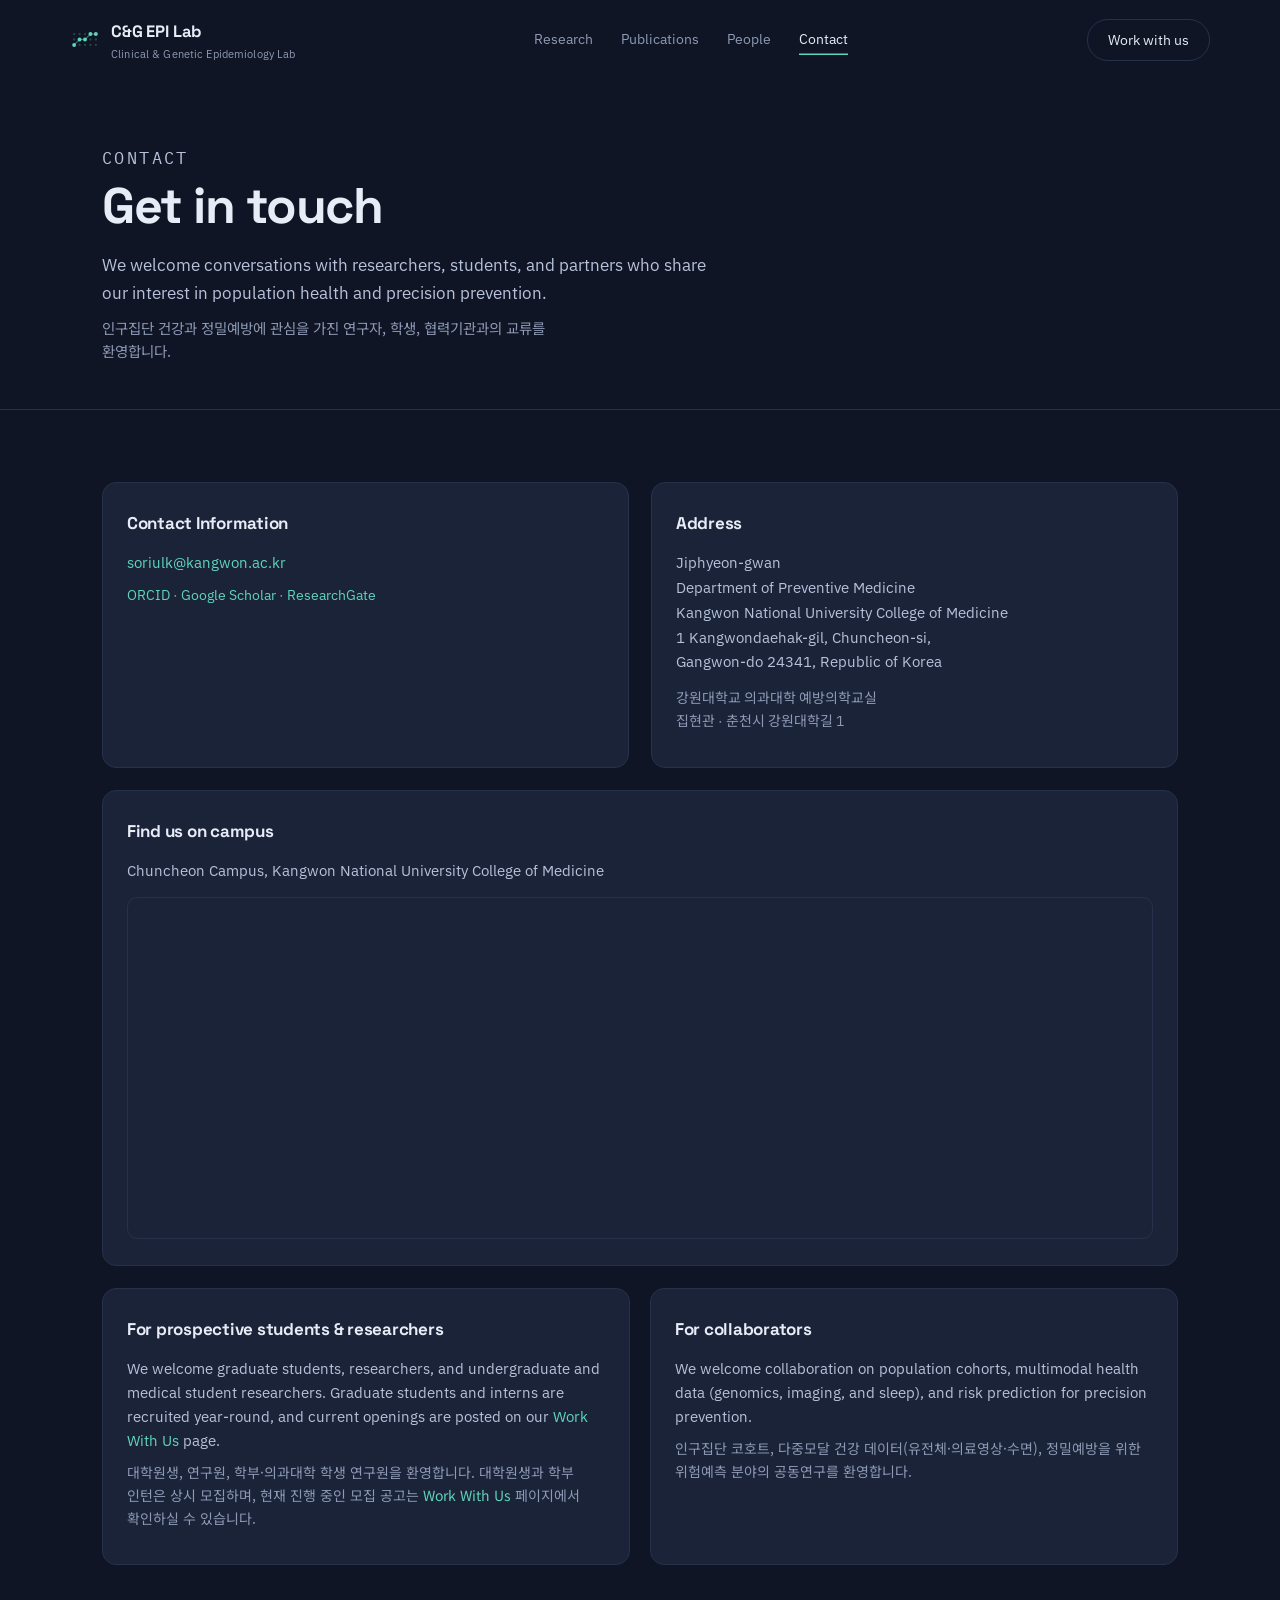
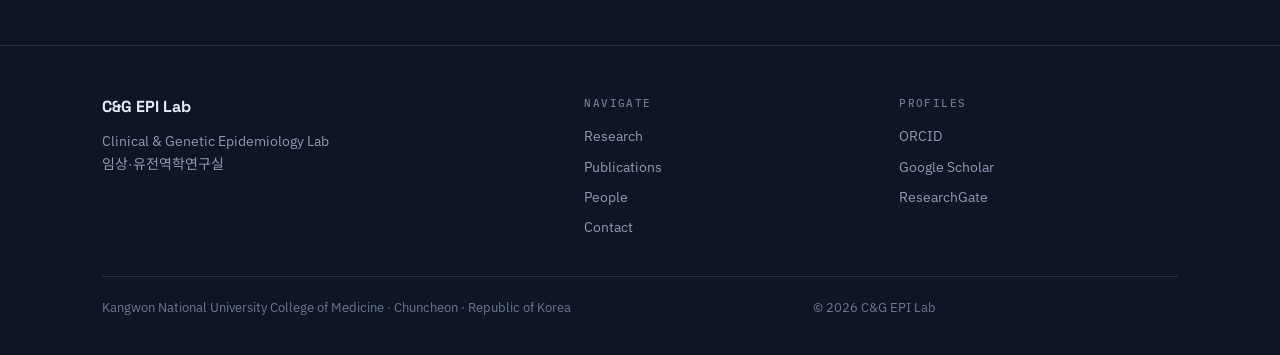
==== commit 2ce8f39d: "contact.html" ====
--- a/contact.html
+++ b/contact.html
@@ -119,12 +119,10 @@
         <a href="research.html">Research</a>
         <a href="publications.html">Publications</a>
         <a href="people.html">People</a>
-        <a href="join.html">Work with us</a>
+        <a href="contact.html">Contact</a>
       </div>
       <div>
-        <h5>Contact</h5>
-        <a href="mailto:soriulk@kangwon.ac.kr">soriulk@kangwon.ac.kr</a>                
-        <h5 style="margin-top:20px">Profiles</h5>
+        <h5>Profiles</h5>
         <a href="https://orcid.org/0000-0002-6161-1636" target="_blank" rel="noopener">ORCID</a>
         <a href="https://scholar.google.com/citations?user=LuosXZ0AAAAJ&amp;hl=ko" target="_blank" rel="noopener">Google Scholar</a>
         <a href="https://www.researchgate.net/profile/Soriul-Kim-2/research" target="_blank" rel="noopener">ResearchGate</a>
